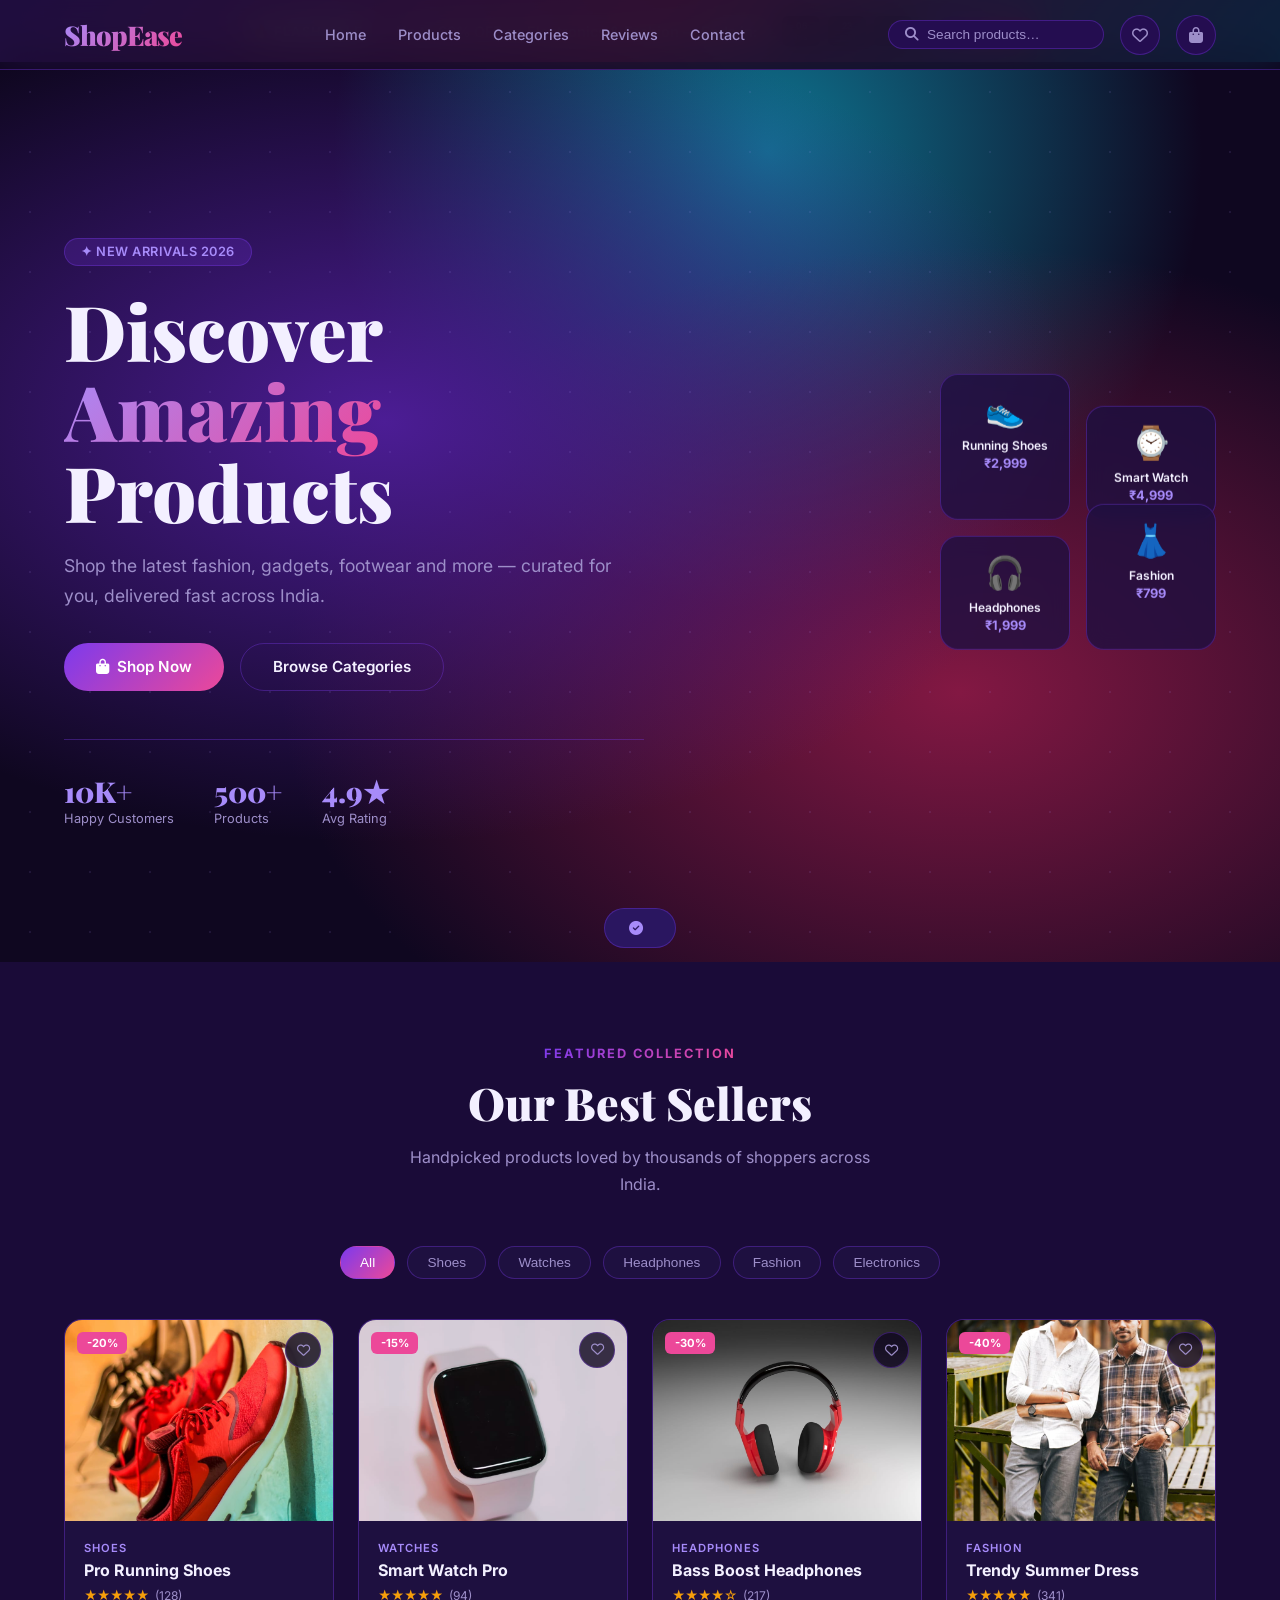
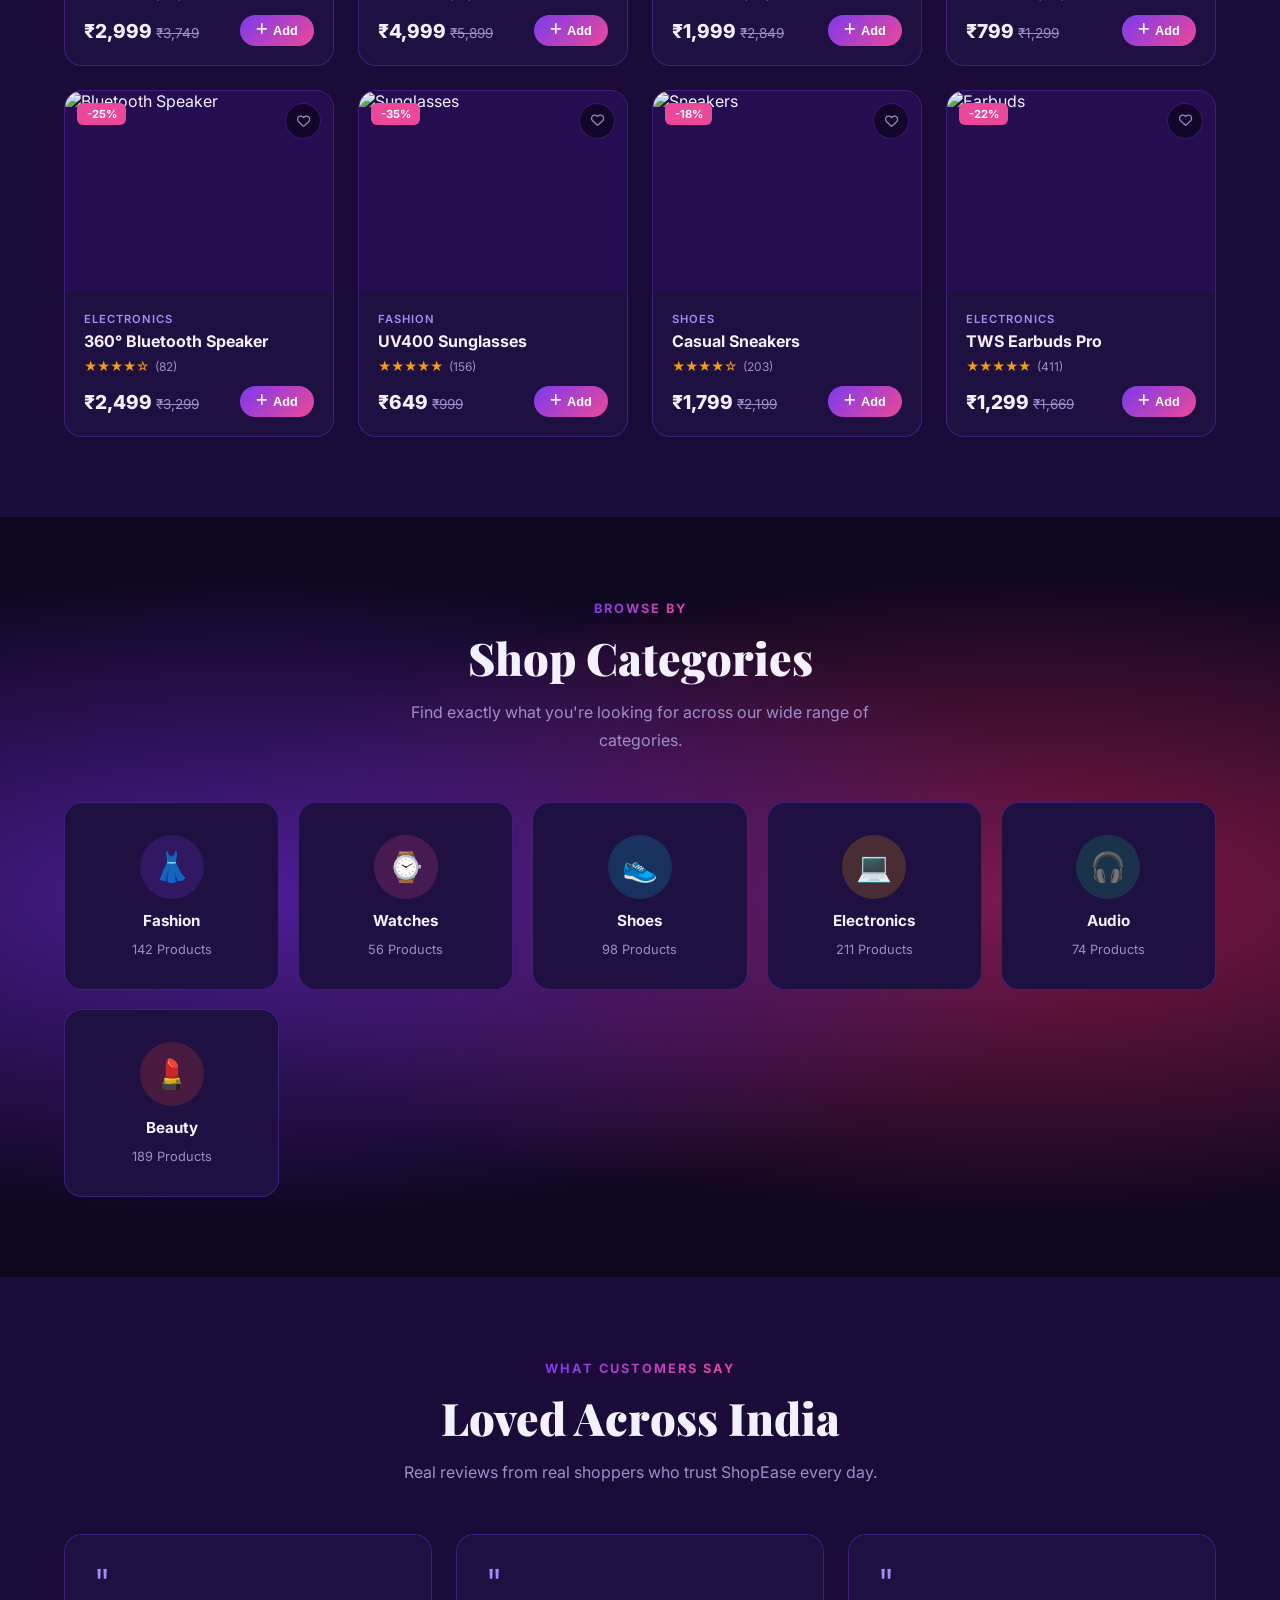
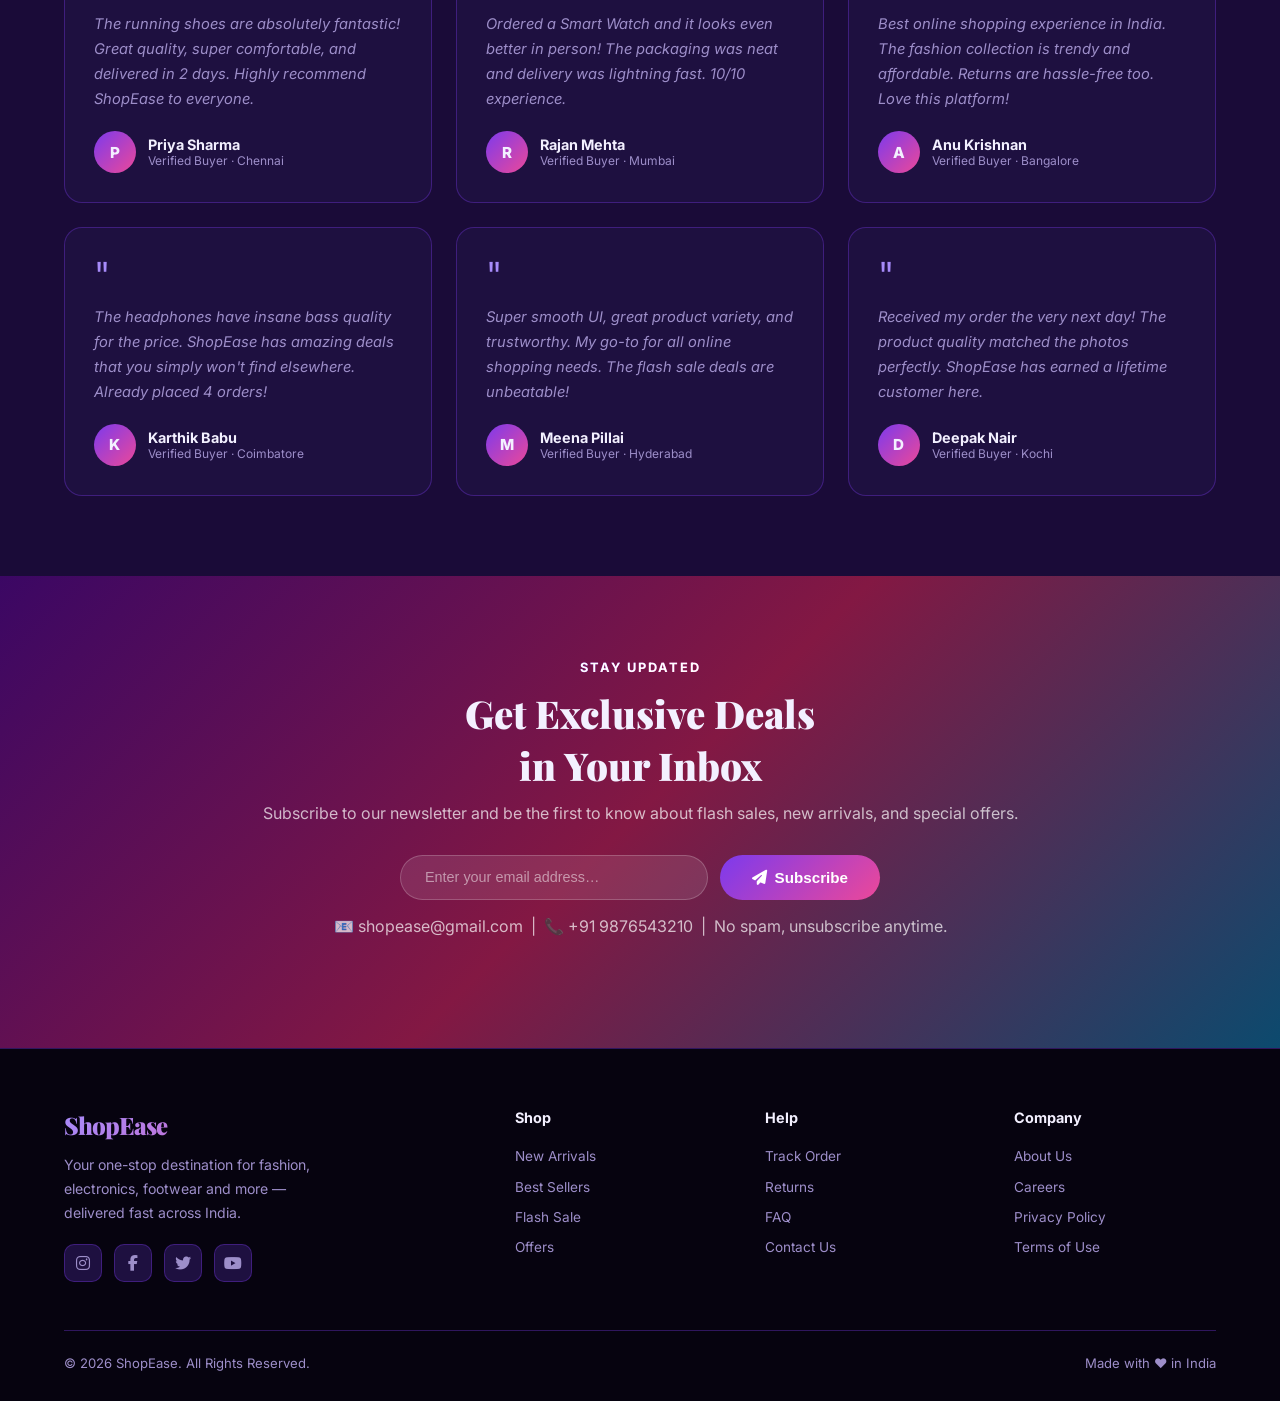
==== Index.html @ a5a7e1d3 "Rename shopease_enhanced.html to Index.html" ====
<!DOCTYPE html>
<html lang="en">
<head>
<meta charset="UTF-8" />
<meta name="viewport" content="width=device-width, initial-scale=1.0" />
<title>ShopEase – Discover Amazing Products</title>
<link href="https://fonts.googleapis.com/css2?family=Playfair+Display:wght@700;900&family=Inter:wght@400;500;600;700&display=swap" rel="stylesheet" />
<link rel="stylesheet" href="https://cdnjs.cloudflare.com/ajax/libs/font-awesome/6.5.0/css/all.min.css" />
<style>
  /* ── TOKENS ──────────────────────────────────────────── */
  :root {
    --violet:   #7C3AED;
    --violet-d: #5B21B6;
    --violet-l: #A78BFA;
    --pink:     #EC4899;
    --pink-l:   #F9A8D4;
    --cyan:     #06B6D4;
    --gold:     #F59E0B;
    --bg:       #0F0720;
    --bg2:      #1A0B38;
    --bg3:      #240D50;
    --card:     #1E1040;
    --card2:    #2A1660;
    --text:     #F3F0FF;
    --muted:    #9D8EC9;
    --border:   rgba(124,58,237,.35);
    --rad:      18px;
    --shadow:   0 8px 40px rgba(124,58,237,.25);
  }
  *, *::before, *::after { box-sizing: border-box; margin: 0; padding: 0; }
  html { scroll-behavior: smooth; }
  body {
    font-family: 'Inter', sans-serif;
    background: var(--bg);
    color: var(--text);
    overflow-x: hidden;
  }

  /* ── SCROLLBAR ───────────────────────────────────────── */
  ::-webkit-scrollbar { width: 6px; }
  ::-webkit-scrollbar-track { background: var(--bg2); }
  ::-webkit-scrollbar-thumb { background: var(--violet); border-radius: 3px; }

  /* ── HEADER / NAV ────────────────────────────────────── */
  header {
    position: fixed; top: 0; width: 100%; z-index: 1000;
    background: rgba(15,7,32,.85);
    backdrop-filter: blur(18px);
    border-bottom: 1px solid var(--border);
    padding: 0 5%;
    display: flex; align-items: center; justify-content: space-between;
    height: 70px;
  }
  .logo {
    font-family: 'Playfair Display', serif;
    font-size: 1.7rem; font-weight: 900;
    background: linear-gradient(135deg, var(--violet-l), var(--pink));
    -webkit-background-clip: text; -webkit-text-fill-color: transparent;
    letter-spacing: -1px;
  }
  nav { display: flex; gap: 2rem; align-items: center; }
  nav a {
    color: var(--muted); text-decoration: none; font-size: .9rem;
    font-weight: 500; transition: color .2s;
  }
  nav a:hover { color: var(--text); }
  .nav-actions { display: flex; gap: 1rem; align-items: center; }
  .search-wrap {
    display: flex; align-items: center; gap: .5rem;
    background: var(--bg3); border: 1px solid var(--border);
    border-radius: 50px; padding: .4rem 1rem;
    transition: border-color .2s;
  }
  .search-wrap:focus-within { border-color: var(--violet); }
  .search-wrap input {
    background: none; border: none; outline: none;
    color: var(--text); font-size: .85rem; width: 160px;
  }
  .search-wrap input::placeholder { color: var(--muted); }
  .search-wrap i { color: var(--muted); font-size: .85rem; }
  .icon-btn {
    position: relative; background: var(--bg3);
    border: 1px solid var(--border); border-radius: 50%;
    width: 40px; height: 40px;
    display: flex; align-items: center; justify-content: center;
    cursor: pointer; color: var(--muted); transition: all .2s;
  }
  .icon-btn:hover { border-color: var(--violet); color: var(--text); }
  .badge {
    position: absolute; top: -4px; right: -4px;
    background: var(--pink); color: #fff; font-size: .65rem;
    font-weight: 700; border-radius: 50%; width: 18px; height: 18px;
    display: flex; align-items: center; justify-content: center;
  }
  .hamburger { display: none; background: none; border: none; cursor: pointer; color: var(--text); font-size: 1.4rem; }
  .mobile-menu {
    display: none; position: fixed; top: 70px; left: 0; right: 0;
    background: var(--bg2); border-bottom: 1px solid var(--border);
    padding: 1.5rem 5%; flex-direction: column; gap: 1rem; z-index: 999;
  }
  .mobile-menu.open { display: flex; }
  .mobile-menu a { color: var(--muted); text-decoration: none; font-size: 1rem; font-weight: 500; }

  /* ── HERO ────────────────────────────────────────────── */
  .hero {
    min-height: 100vh;
    background: radial-gradient(ellipse at 30% 40%, #4C1D95 0%, transparent 55%),
                radial-gradient(ellipse at 75% 70%, #831843 0%, transparent 50%),
                radial-gradient(ellipse at 60% 10%, #0E7490 0%, transparent 40%),
                var(--bg);
    display: flex; align-items: center;
    padding: 100px 5% 60px;
    position: relative; overflow: hidden;
  }
  .hero::before {
    content: '';
    position: absolute; inset: 0;
    background: url("data:image/svg+xml,%3Csvg xmlns='http://www.w3.org/2000/svg' width='60' height='60'%3E%3Ccircle cx='30' cy='30' r='1' fill='rgba(167,139,250,.15)'/%3E%3C/svg%3E");
    pointer-events: none;
  }
  .hero-content { max-width: 580px; z-index: 1; }
  .hero-eyebrow {
    display: inline-flex; align-items: center; gap: .5rem;
    background: rgba(124,58,237,.2); border: 1px solid var(--border);
    border-radius: 50px; padding: .35rem 1rem;
    font-size: .8rem; font-weight: 600; color: var(--violet-l);
    margin-bottom: 1.5rem; letter-spacing: .5px; text-transform: uppercase;
  }
  .hero h1 {
    font-family: 'Playfair Display', serif;
    font-size: clamp(2.8rem, 6vw, 5rem);
    font-weight: 900; line-height: 1.05;
    margin-bottom: 1.2rem;
  }
  .hero h1 span {
    background: linear-gradient(135deg, var(--violet-l), var(--pink));
    -webkit-background-clip: text; -webkit-text-fill-color: transparent;
  }
  .hero p { color: var(--muted); font-size: 1.1rem; line-height: 1.7; margin-bottom: 2rem; }
  .hero-btns { display: flex; gap: 1rem; flex-wrap: wrap; }
  .btn-primary {
    background: linear-gradient(135deg, var(--violet), var(--pink));
    color: #fff; border: none; padding: .85rem 2rem;
    border-radius: 50px; font-size: .95rem; font-weight: 600;
    cursor: pointer; transition: transform .2s, box-shadow .2s;
    text-decoration: none; display: inline-flex; align-items: center; gap: .5rem;
  }
  .btn-primary:hover { transform: translateY(-2px); box-shadow: 0 12px 35px rgba(236,72,153,.4); }
  .btn-outline {
    background: transparent;
    border: 1px solid var(--border); color: var(--text);
    padding: .85rem 2rem; border-radius: 50px;
    font-size: .95rem; font-weight: 600; cursor: pointer;
    transition: border-color .2s, background .2s;
    text-decoration: none;
  }
  .btn-outline:hover { border-color: var(--violet); background: rgba(124,58,237,.1); }
  .hero-stats {
    display: flex; gap: 2.5rem; margin-top: 3rem;
    padding-top: 2rem; border-top: 1px solid var(--border);
  }
  .stat-num {
    font-family: 'Playfair Display', serif;
    font-size: 1.8rem; font-weight: 900; color: var(--violet-l);
  }
  .stat-label { font-size: .8rem; color: var(--muted); margin-top: .1rem; }
  .hero-float {
    position: absolute; right: 5%; top: 50%; transform: translateY(-50%);
    display: grid; grid-template-columns: 1fr 1fr; gap: 1rem;
    z-index: 1;
  }
  .float-card {
    background: rgba(30,16,64,.8); border: 1px solid var(--border);
    border-radius: var(--rad); padding: 1rem; text-align: center;
    backdrop-filter: blur(10px); width: 130px;
    transition: transform .3s;
  }
  .float-card:nth-child(2) { margin-top: 2rem; }
  .float-card:nth-child(4) { margin-top: -2rem; }
  .float-card:hover { transform: translateY(-6px); }
  .float-card .emoji { font-size: 2rem; margin-bottom: .5rem; }
  .float-card .fc-name { font-size: .75rem; font-weight: 600; }
  .float-card .fc-price { font-size: .8rem; color: var(--violet-l); font-weight: 700; margin-top: .2rem; }

  /* ── OFFER BANNER ────────────────────────────────────── */
  .offer-banner {
    background: linear-gradient(135deg, #7C3AED, #EC4899, #06B6D4);
    padding: 1rem 5%;
    display: flex; align-items: center; justify-content: center; gap: 1.5rem;
    flex-wrap: wrap; text-align: center;
  }
  .offer-banner p { font-size: .9rem; font-weight: 600; }
  .offer-tag {
    background: rgba(255,255,255,.2); border-radius: 6px;
    padding: .2rem .6rem; font-size: .8rem; font-weight: 700;
    letter-spacing: 1px;
  }
  .countdown { display: flex; gap: .5rem; }
  .cd-box {
    background: rgba(0,0,0,.3); border-radius: 6px;
    padding: .25rem .5rem; font-size: .85rem; font-weight: 700;
    min-width: 38px; text-align: center;
  }
  .cd-box span { display: block; font-size: .55rem; color: rgba(255,255,255,.7); font-weight: 400; }

  /* ── SECTION WRAPPER ─────────────────────────────────── */
  section { padding: 80px 5%; }
  .section-head { text-align: center; margin-bottom: 3rem; }
  .section-eyebrow {
    display: inline-block;
    background: linear-gradient(135deg, var(--violet), var(--pink));
    -webkit-background-clip: text; -webkit-text-fill-color: transparent;
    font-size: .8rem; font-weight: 700; letter-spacing: 2px;
    text-transform: uppercase; margin-bottom: .75rem;
  }
  .section-head h2 {
    font-family: 'Playfair Display', serif;
    font-size: clamp(1.8rem, 3.5vw, 2.8rem); font-weight: 900;
    margin-bottom: .75rem;
  }
  .section-head p { color: var(--muted); max-width: 480px; margin: 0 auto; line-height: 1.7; }

  /* ── FILTERS ─────────────────────────────────────────── */
  .filters {
    display: flex; gap: .75rem; flex-wrap: wrap;
    justify-content: center; margin-bottom: 2.5rem;
  }
  .filter-btn {
    background: var(--card); border: 1px solid var(--border);
    color: var(--muted); border-radius: 50px; padding: .5rem 1.2rem;
    font-size: .85rem; font-weight: 500; cursor: pointer; transition: all .2s;
  }
  .filter-btn.active, .filter-btn:hover {
    background: linear-gradient(135deg, var(--violet), var(--pink));
    border-color: transparent; color: #fff;
  }

  /* ── PRODUCT GRID ────────────────────────────────────── */
  .products-section { background: var(--bg2); }
  .product-grid {
    display: grid;
    grid-template-columns: repeat(auto-fill, minmax(260px, 1fr));
    gap: 1.5rem;
  }
  .product-card {
    background: var(--card); border: 1px solid var(--border);
    border-radius: var(--rad); overflow: hidden;
    transition: transform .3s, box-shadow .3s;
    position: relative;
  }
  .product-card:hover { transform: translateY(-8px); box-shadow: var(--shadow); }
  .product-card.hidden { display: none; }
  .product-img {
    position: relative; overflow: hidden;
    aspect-ratio: 4/3; background: var(--bg3);
  }
  .product-img img {
    width: 100%; height: 100%; object-fit: cover;
    transition: transform .4s;
  }
  .product-card:hover .product-img img { transform: scale(1.08); }
  .discount-badge {
    position: absolute; top: 12px; left: 12px;
    background: var(--pink); color: #fff; font-size: .7rem;
    font-weight: 700; border-radius: 6px; padding: .25rem .6rem;
  }
  .wishlist-btn {
    position: absolute; top: 12px; right: 12px;
    background: rgba(15,7,32,.8); border: 1px solid var(--border);
    border-radius: 50%; width: 36px; height: 36px;
    display: flex; align-items: center; justify-content: center;
    cursor: pointer; transition: all .2s; color: var(--muted);
    backdrop-filter: blur(6px);
  }
  .wishlist-btn:hover, .wishlist-btn.active { color: var(--pink); border-color: var(--pink); }
  .wishlist-btn.active i { font-weight: 900; }
  .product-body { padding: 1.2rem; }
  .product-cat { font-size: .7rem; color: var(--violet-l); font-weight: 600; text-transform: uppercase; letter-spacing: 1px; }
  .product-name { font-size: 1rem; font-weight: 700; margin: .35rem 0 .5rem; }
  .product-rating { display: flex; align-items: center; gap: .35rem; margin-bottom: .75rem; }
  .stars { color: var(--gold); font-size: .8rem; }
  .rating-count { color: var(--muted); font-size: .75rem; }
  .product-price {
    display: flex; align-items: center; gap: .75rem;
    justify-content: space-between;
  }
  .price-main { font-size: 1.2rem; font-weight: 800; color: var(--text); }
  .price-old { font-size: .85rem; color: var(--muted); text-decoration: line-through; }
  .add-cart-btn {
    background: linear-gradient(135deg, var(--violet), var(--pink));
    border: none; color: #fff; border-radius: 50px;
    padding: .5rem 1rem; font-size: .8rem; font-weight: 600;
    cursor: pointer; transition: opacity .2s, transform .2s;
    display: flex; align-items: center; gap: .4rem;
  }
  .add-cart-btn:hover { opacity: .9; transform: scale(1.04); }

  /* ── CATEGORIES ──────────────────────────────────────── */
  .categories-section {
    background: radial-gradient(ellipse at 20% 50%, #4C1D95 0%, transparent 60%),
                radial-gradient(ellipse at 80% 50%, #831843 0%, transparent 60%), var(--bg);
  }
  .category-grid {
    display: grid; grid-template-columns: repeat(auto-fill, minmax(200px, 1fr)); gap: 1.2rem;
  }
  .cat-card {
    background: var(--card); border: 1px solid var(--border);
    border-radius: var(--rad); padding: 2rem 1.5rem;
    text-align: center; cursor: pointer;
    transition: transform .3s, border-color .3s, background .3s;
    display: flex; flex-direction: column; align-items: center; gap: .75rem;
  }
  .cat-card:hover {
    transform: translateY(-6px); border-color: var(--violet);
    background: var(--card2);
  }
  .cat-icon {
    width: 64px; height: 64px; border-radius: 50%;
    display: flex; align-items: center; justify-content: center;
    font-size: 1.8rem;
  }
  .cat-card:nth-child(1) .cat-icon { background: rgba(124,58,237,.2); }
  .cat-card:nth-child(2) .cat-icon { background: rgba(236,72,153,.2); }
  .cat-card:nth-child(3) .cat-icon { background: rgba(6,182,212,.2); }
  .cat-card:nth-child(4) .cat-icon { background: rgba(245,158,11,.2); }
  .cat-card:nth-child(5) .cat-icon { background: rgba(16,185,129,.2); }
  .cat-card:nth-child(6) .cat-icon { background: rgba(239,68,68,.2); }
  .cat-name { font-size: .95rem; font-weight: 700; }
  .cat-count { font-size: .8rem; color: var(--muted); }

  /* ── TESTIMONIALS ────────────────────────────────────── */
  .testimonials-section { background: var(--bg2); }
  .testimonial-grid {
    display: grid; grid-template-columns: repeat(auto-fill, minmax(280px, 1fr)); gap: 1.5rem;
  }
  .testimonial-card {
    background: var(--card); border: 1px solid var(--border);
    border-radius: var(--rad); padding: 1.8rem;
    transition: transform .3s, box-shadow .3s;
  }
  .testimonial-card:hover { transform: translateY(-5px); box-shadow: var(--shadow); }
  .t-quote { color: var(--violet-l); font-size: 2.5rem; line-height: 1; margin-bottom: .5rem; }
  .t-text { color: var(--muted); font-size: .92rem; line-height: 1.7; margin-bottom: 1.2rem; font-style: italic; }
  .t-author { display: flex; align-items: center; gap: .75rem; }
  .t-avatar {
    width: 42px; height: 42px; border-radius: 50%;
    background: linear-gradient(135deg, var(--violet), var(--pink));
    display: flex; align-items: center; justify-content: center;
    font-weight: 800; font-size: .95rem;
  }
  .t-name { font-size: .9rem; font-weight: 700; }
  .t-role { font-size: .75rem; color: var(--muted); }

  /* ── NEWSLETTER ──────────────────────────────────────── */
  .newsletter-section {
    background: linear-gradient(135deg, #3B0764, #831843, #0C4A6E);
    text-align: center;
  }
  .newsletter-section h2 {
    font-family: 'Playfair Display', serif;
    font-size: clamp(1.8rem, 3vw, 2.6rem); font-weight: 900; margin-bottom: .75rem;
  }
  .newsletter-section p { color: rgba(255,255,255,.7); margin-bottom: 2rem; font-size: 1rem; }
  .newsletter-form {
    display: flex; gap: .75rem; max-width: 480px; margin: 0 auto; flex-wrap: wrap; justify-content: center;
  }
  .newsletter-form input {
    flex: 1; min-width: 220px;
    background: rgba(255,255,255,.1); border: 1px solid rgba(255,255,255,.2);
    border-radius: 50px; padding: .85rem 1.5rem;
    color: #fff; font-size: .9rem; outline: none;
    transition: border-color .2s;
  }
  .newsletter-form input::placeholder { color: rgba(255,255,255,.5); }
  .newsletter-form input:focus { border-color: rgba(255,255,255,.6); }
  .newsletter-note { color: rgba(255,255,255,.4); font-size: .78rem; margin-top: 1rem; }

  /* ── CART DRAWER ─────────────────────────────────────── */
  .cart-overlay {
    position: fixed; inset: 0; background: rgba(0,0,0,.6);
    z-index: 1500; opacity: 0; pointer-events: none; transition: opacity .3s;
    backdrop-filter: blur(4px);
  }
  .cart-overlay.open { opacity: 1; pointer-events: all; }
  .cart-drawer {
    position: fixed; top: 0; right: -440px; width: 420px; max-width: 100vw;
    height: 100vh; background: var(--bg2); border-left: 1px solid var(--border);
    z-index: 1600; transition: right .35s cubic-bezier(.4,0,.2,1);
    display: flex; flex-direction: column;
  }
  .cart-drawer.open { right: 0; }
  .cart-header {
    padding: 1.5rem; border-bottom: 1px solid var(--border);
    display: flex; align-items: center; justify-content: space-between;
  }
  .cart-header h3 { font-family: 'Playfair Display', serif; font-size: 1.3rem; }
  .close-cart { background: none; border: none; color: var(--muted); font-size: 1.3rem; cursor: pointer; }
  .close-cart:hover { color: var(--text); }
  .cart-items { flex: 1; overflow-y: auto; padding: 1rem 1.5rem; }
  .cart-empty { text-align: center; padding: 3rem 0; color: var(--muted); }
  .cart-empty i { font-size: 3rem; margin-bottom: 1rem; display: block; }
  .cart-item {
    display: flex; gap: 1rem; padding: 1rem 0;
    border-bottom: 1px solid var(--border);
  }
  .ci-img { width: 70px; height: 70px; border-radius: 10px; object-fit: cover; background: var(--bg3); }
  .ci-info { flex: 1; }
  .ci-name { font-size: .9rem; font-weight: 600; margin-bottom: .25rem; }
  .ci-price { color: var(--violet-l); font-weight: 700; font-size: .95rem; }
  .ci-qty {
    display: flex; align-items: center; gap: .5rem; margin-top: .5rem;
  }
  .qty-btn {
    width: 26px; height: 26px; border-radius: 6px;
    background: var(--card2); border: 1px solid var(--border);
    color: var(--text); cursor: pointer; font-size: .9rem;
    display: flex; align-items: center; justify-content: center;
  }
  .qty-btn:hover { border-color: var(--violet); }
  .qty-val { font-size: .9rem; font-weight: 600; min-width: 1.5rem; text-align: center; }
  .ci-remove { background: none; border: none; color: var(--muted); cursor: pointer; font-size: .9rem; }
  .ci-remove:hover { color: #EF4444; }
  .cart-footer { padding: 1.5rem; border-top: 1px solid var(--border); }
  .cart-total {
    display: flex; justify-content: space-between;
    font-size: 1rem; font-weight: 700; margin-bottom: 1rem;
  }
  .checkout-btn {
    width: 100%;
    background: linear-gradient(135deg, var(--violet), var(--pink));
    border: none; color: #fff; border-radius: 50px;
    padding: 1rem; font-size: 1rem; font-weight: 700;
    cursor: pointer; transition: opacity .2s;
  }
  .checkout-btn:hover { opacity: .9; }

  /* ── WISHLIST DRAWER ─────────────────────────────────── */
  .wishlist-drawer {
    position: fixed; top: 0; left: -440px; width: 420px; max-width: 100vw;
    height: 100vh; background: var(--bg2); border-right: 1px solid var(--border);
    z-index: 1600; transition: left .35s cubic-bezier(.4,0,.2,1);
    display: flex; flex-direction: column;
  }
  .wishlist-drawer.open { left: 0; }

  /* ── TOAST ───────────────────────────────────────────── */
  #toast {
    position: fixed; bottom: 2rem; left: 50%; transform: translateX(-50%) translateY(80px);
    background: var(--card2); border: 1px solid var(--border);
    border-radius: 50px; padding: .75rem 1.5rem;
    font-size: .88rem; font-weight: 600; z-index: 9999;
    transition: transform .3s; display: flex; align-items: center; gap: .5rem;
    backdrop-filter: blur(12px); white-space: nowrap;
  }
  #toast.show { transform: translateX(-50%) translateY(0); }
  #toast i { color: var(--violet-l); }

  /* ── FOOTER ──────────────────────────────────────────── */
  footer {
    background: #06030F; border-top: 1px solid var(--border);
    padding: 60px 5% 30px;
  }
  .footer-grid {
    display: grid; grid-template-columns: 2fr 1fr 1fr 1fr;
    gap: 3rem; margin-bottom: 3rem;
  }
  .footer-brand .logo { font-size: 1.5rem; }
  .footer-brand p { color: var(--muted); font-size: .88rem; line-height: 1.7; margin-top: .75rem; max-width: 280px; }
  .footer-socials { display: flex; gap: .75rem; margin-top: 1.2rem; }
  .social-btn {
    width: 38px; height: 38px; border-radius: 10px;
    background: var(--card); border: 1px solid var(--border);
    display: flex; align-items: center; justify-content: center;
    color: var(--muted); cursor: pointer; transition: all .2s;
    text-decoration: none;
  }
  .social-btn:hover { border-color: var(--violet); color: var(--violet-l); }
  .footer-col h4 { font-size: .9rem; font-weight: 700; margin-bottom: 1.2rem; }
  .footer-col ul { list-style: none; display: flex; flex-direction: column; gap: .65rem; }
  .footer-col ul li a { color: var(--muted); text-decoration: none; font-size: .85rem; transition: color .2s; }
  .footer-col ul li a:hover { color: var(--text); }
  .footer-bottom {
    border-top: 1px solid var(--border); padding-top: 1.5rem;
    display: flex; align-items: center; justify-content: space-between;
    flex-wrap: wrap; gap: 1rem;
  }
  .footer-bottom p { color: var(--muted); font-size: .82rem; }

  /* ── BACK TO TOP ─────────────────────────────────────── */
  #back-top {
    position: fixed; bottom: 2rem; right: 2rem;
    width: 44px; height: 44px; border-radius: 50%;
    background: linear-gradient(135deg, var(--violet), var(--pink));
    border: none; color: #fff; cursor: pointer;
    display: flex; align-items: center; justify-content: center;
    opacity: 0; pointer-events: none; transition: opacity .3s, transform .2s;
    z-index: 800; font-size: 1rem;
  }
  #back-top.visible { opacity: 1; pointer-events: all; }
  #back-top:hover { transform: translateY(-3px); }

  /* ── RESPONSIVE ──────────────────────────────────────── */
  @media (max-width: 900px) {
    nav { display: none; }
    .search-wrap { display: none; }
    .hamburger { display: block; }
    .hero-float { display: none; }
    .footer-grid { grid-template-columns: 1fr 1fr; }
  }
  @media (max-width: 600px) {
    section { padding: 60px 4%; }
    .hero { padding: 100px 4% 50px; }
    .footer-grid { grid-template-columns: 1fr; gap: 2rem; }
    .hero-stats { flex-wrap: wrap; gap: 1.5rem; }
  }
</style>
</head>
<body>

<!-- ── HEADER ───────────────────────────────────────── -->
<header>
  <div class="logo">ShopEase</div>
  <nav>
    <a href="#home">Home</a>
    <a href="#products">Products</a>
    <a href="#categories">Categories</a>
    <a href="#testimonials">Reviews</a>
    <a href="#contact">Contact</a>
  </nav>
  <div class="nav-actions">
    <div class="search-wrap">
      <i class="fa fa-search"></i>
      <input type="text" id="searchInput" placeholder="Search products…" oninput="filterProducts()" />
    </div>
    <div class="icon-btn" onclick="toggleWishlist()" title="Wishlist">
      <i class="fa-regular fa-heart"></i>
      <span class="badge" id="wishlistBadge" style="display:none">0</span>
    </div>
    <div class="icon-btn" onclick="toggleCart()" title="Cart">
      <i class="fa fa-bag-shopping"></i>
      <span class="badge" id="cartBadge" style="display:none">0</span>
    </div>
    <button class="hamburger" onclick="toggleMobile()"><i class="fa fa-bars"></i></button>
  </div>
</header>

<!-- mobile nav -->
<div class="mobile-menu" id="mobileMenu">
  <a href="#home" onclick="closeMobile()">Home</a>
  <a href="#products" onclick="closeMobile()">Products</a>
  <a href="#categories" onclick="closeMobile()">Categories</a>
  <a href="#testimonials" onclick="closeMobile()">Reviews</a>
  <a href="#contact" onclick="closeMobile()">Contact</a>
</div>

<!-- ── OFFER BANNER ─────────────────────────────────── -->
<div class="offer-banner">
  <span class="offer-tag">🔥 FLASH SALE</span>
  <p>Up to 60% OFF on Electronics &amp; Fashion — Ends in:</p>
  <div class="countdown">
    <div class="cd-box"><span id="cd-h">00</span><span>hrs</span></div>
    <div class="cd-box"><span id="cd-m">00</span><span>min</span></div>
    <div class="cd-box"><span id="cd-s">00</span><span>sec</span></div>
  </div>
  <button class="btn-primary" style="padding:.4rem 1.2rem;font-size:.8rem;" onclick="document.getElementById('products').scrollIntoView({behavior:'smooth'})">Shop Now</button>
</div>

<!-- ── HERO ─────────────────────────────────────────── -->
<section class="hero" id="home">
  <div class="hero-content">
    <div class="hero-eyebrow">✦ New Arrivals 2026</div>
    <h1>Discover <span>Amazing</span> Products</h1>
    <p>Shop the latest fashion, gadgets, footwear and more — curated for you, delivered fast across India.</p>
    <div class="hero-btns">
      <a href="#products" class="btn-primary"><i class="fa fa-bag-shopping"></i> Shop Now</a>
      <a href="#categories" class="btn-outline">Browse Categories</a>
    </div>
    <div class="hero-stats">
      <div><div class="stat-num">10K+</div><div class="stat-label">Happy Customers</div></div>
      <div><div class="stat-num">500+</div><div class="stat-label">Products</div></div>
      <div><div class="stat-num">4.9★</div><div class="stat-label">Avg Rating</div></div>
    </div>
  </div>
  <div class="hero-float">
    <div class="float-card"><div class="emoji">👟</div><div class="fc-name">Running Shoes</div><div class="fc-price">₹2,999</div></div>
    <div class="float-card"><div class="emoji">⌚</div><div class="fc-name">Smart Watch</div><div class="fc-price">₹4,999</div></div>
    <div class="float-card"><div class="emoji">🎧</div><div class="fc-name">Headphones</div><div class="fc-price">₹1,999</div></div>
    <div class="float-card"><div class="emoji">👗</div><div class="fc-name">Fashion</div><div class="fc-price">₹799</div></div>
  </div>
</section>

<!-- ── PRODUCTS ──────────────────────────────────────── -->
<section class="products-section" id="products">
  <div class="section-head">
    <div class="section-eyebrow">Featured Collection</div>
    <h2>Our Best Sellers</h2>
    <p>Handpicked products loved by thousands of shoppers across India.</p>
  </div>
  <!-- filters -->
  <div class="filters">
    <button class="filter-btn active" onclick="setFilter('all',this)">All</button>
    <button class="filter-btn" onclick="setFilter('shoes',this)">Shoes</button>
    <button class="filter-btn" onclick="setFilter('watches',this)">Watches</button>
    <button class="filter-btn" onclick="setFilter('headphones',this)">Headphones</button>
    <button class="filter-btn" onclick="setFilter('fashion',this)">Fashion</button>
    <button class="filter-btn" onclick="setFilter('electronics',this)">Electronics</button>
  </div>
  <!-- grid -->
  <div class="product-grid" id="productGrid">

    <div class="product-card" data-cat="shoes" data-name="running shoes sport">
      <div class="product-img">
        <img src="https://saranyashankar012-ai.github.io/ecommerce-saranya/WhatsApp%20Image%202026-06-12%20at%207.20.44%20PM.jpeg" alt="Running Shoes" onerror="this.src='https://placehold.co/400x300/1E1040/A78BFA?text=Running+Shoes'" />
        <span class="discount-badge">-20%</span>
        <button class="wishlist-btn" onclick="toggleWishlistItem(this,'Running Shoes','₹2,999','shoes')"><i class="fa-regular fa-heart"></i></button>
      </div>
      <div class="product-body">
        <div class="product-cat">Shoes</div>
        <div class="product-name">Pro Running Shoes</div>
        <div class="product-rating"><span class="stars">★★★★★</span><span class="rating-count">(128)</span></div>
        <div class="product-price">
          <div><span class="price-main">₹2,999</span> <span class="price-old">₹3,749</span></div>
          <button class="add-cart-btn" onclick="addToCart('Running Shoes','₹2,999','https://saranyashankar012-ai.github.io/ecommerce-saranya/WhatsApp%20Image%202026-06-12%20at%207.20.44%20PM.jpeg')"><i class="fa fa-plus"></i> Add</button>
        </div>
      </div>
    </div>

    <div class="product-card" data-cat="watches" data-name="smart watch digital">
      <div class="product-img">
        <img src="https://saranyashankar012-ai.github.io/ecommerce-saranya/WhatsApp%20Image%202026-06-12%20.jpeg" alt="Smart Watch" onerror="this.src='https://placehold.co/400x300/1E1040/A78BFA?text=Smart+Watch'" />
        <span class="discount-badge">-15%</span>
        <button class="wishlist-btn" onclick="toggleWishlistItem(this,'Smart Watch','₹4,999','watches')"><i class="fa-regular fa-heart"></i></button>
      </div>
      <div class="product-body">
        <div class="product-cat">Watches</div>
        <div class="product-name">Smart Watch Pro</div>
        <div class="product-rating"><span class="stars">★★★★★</span><span class="rating-count">(94)</span></div>
        <div class="product-price">
          <div><span class="price-main">₹4,999</span> <span class="price-old">₹5,899</span></div>
          <button class="add-cart-btn" onclick="addToCart('Smart Watch','₹4,999','https://saranyashankar012-ai.github.io/ecommerce-saranya/WhatsApp%20Image%202026-06-12%20.jpeg')"><i class="fa fa-plus"></i> Add</button>
        </div>
      </div>
    </div>

    <div class="product-card" data-cat="headphones" data-name="headphones audio music">
      <div class="product-img">
        <img src="https://saranyashankar012-ai.github.io/ecommerce-saranya/WhatsApp%20Image%202026-06-12%20at%207.20.45%20PM%201.jpeg" alt="Headphones" onerror="this.src='https://placehold.co/400x300/1E1040/A78BFA?text=Headphones'" />
        <span class="discount-badge">-30%</span>
        <button class="wishlist-btn" onclick="toggleWishlistItem(this,'Headphones','₹1,999','headphones')"><i class="fa-regular fa-heart"></i></button>
      </div>
      <div class="product-body">
        <div class="product-cat">Headphones</div>
        <div class="product-name">Bass Boost Headphones</div>
        <div class="product-rating"><span class="stars">★★★★☆</span><span class="rating-count">(217)</span></div>
        <div class="product-price">
          <div><span class="price-main">₹1,999</span> <span class="price-old">₹2,849</span></div>
          <button class="add-cart-btn" onclick="addToCart('Headphones','₹1,999','https://saranyashankar012-ai.github.io/ecommerce-saranya/WhatsApp%20Image%202026-06-12%20at%207.20.45%20PM%201.jpeg')"><i class="fa fa-plus"></i> Add</button>
        </div>
      </div>
    </div>

    <div class="product-card" data-cat="fashion" data-name="fashion dress clothes">
      <div class="product-img">
        <img src="https://saranyashankar012-ai.github.io/ecommerce-saranya/WhatsApp%20Image%202026-06-12%20at%207.20.44%20.jpeg" alt="Fashion" onerror="this.src='https://placehold.co/400x300/1E1040/A78BFA?text=Fashion'" />
        <span class="discount-badge">-40%</span>
        <button class="wishlist-btn" onclick="toggleWishlistItem(this,'Fashion Dress','₹799','fashion')"><i class="fa-regular fa-heart"></i></button>
      </div>
      <div class="product-body">
        <div class="product-cat">Fashion</div>
        <div class="product-name">Trendy Summer Dress</div>
        <div class="product-rating"><span class="stars">★★★★★</span><span class="rating-count">(341)</span></div>
        <div class="product-price">
          <div><span class="price-main">₹799</span> <span class="price-old">₹1,299</span></div>
          <button class="add-cart-btn" onclick="addToCart('Fashion Dress','₹799','https://saranyashankar012-ai.github.io/ecommerce-saranya/WhatsApp%20Image%202026-06-12%20at%207.20.44%20.jpeg')"><i class="fa fa-plus"></i> Add</button>
        </div>
      </div>
    </div>

    <div class="product-card" data-cat="electronics" data-name="bluetooth speaker wireless">
      <div class="product-img">
        <img src="https://placehold.co/400x300/1E1040/06B6D4?text=🔊+Speaker" alt="Bluetooth Speaker" />
        <span class="discount-badge">-25%</span>
        <button class="wishlist-btn" onclick="toggleWishlistItem(this,'Bluetooth Speaker','₹2,499','electronics')"><i class="fa-regular fa-heart"></i></button>
      </div>
      <div class="product-body">
        <div class="product-cat">Electronics</div>
        <div class="product-name">360° Bluetooth Speaker</div>
        <div class="product-rating"><span class="stars">★★★★☆</span><span class="rating-count">(82)</span></div>
        <div class="product-price">
          <div><span class="price-main">₹2,499</span> <span class="price-old">₹3,299</span></div>
          <button class="add-cart-btn" onclick="addToCart('Bluetooth Speaker','₹2,499','')"><i class="fa fa-plus"></i> Add</button>
        </div>
      </div>
    </div>

    <div class="product-card" data-cat="fashion" data-name="sunglasses fashion accessory">
      <div class="product-img">
        <img src="https://placehold.co/400x300/1E1040/EC4899?text=🕶️+Sunglasses" alt="Sunglasses" />
        <span class="discount-badge">-35%</span>
        <button class="wishlist-btn" onclick="toggleWishlistItem(this,'Sunglasses','₹649','fashion')"><i class="fa-regular fa-heart"></i></button>
      </div>
      <div class="product-body">
        <div class="product-cat">Fashion</div>
        <div class="product-name">UV400 Sunglasses</div>
        <div class="product-rating"><span class="stars">★★★★★</span><span class="rating-count">(156)</span></div>
        <div class="product-price">
          <div><span class="price-main">₹649</span> <span class="price-old">₹999</span></div>
          <button class="add-cart-btn" onclick="addToCart('Sunglasses','₹649','')"><i class="fa fa-plus"></i> Add</button>
        </div>
      </div>
    </div>

    <div class="product-card" data-cat="shoes" data-name="sneakers casual sport">
      <div class="product-img">
        <img src="https://placehold.co/400x300/1E1040/7C3AED?text=👟+Sneakers" alt="Sneakers" />
        <span class="discount-badge">-18%</span>
        <button class="wishlist-btn" onclick="toggleWishlistItem(this,'Casual Sneakers','₹1,799','shoes')"><i class="fa-regular fa-heart"></i></button>
      </div>
      <div class="product-body">
        <div class="product-cat">Shoes</div>
        <div class="product-name">Casual Sneakers</div>
        <div class="product-rating"><span class="stars">★★★★☆</span><span class="rating-count">(203)</span></div>
        <div class="product-price">
          <div><span class="price-main">₹1,799</span> <span class="price-old">₹2,199</span></div>
          <button class="add-cart-btn" onclick="addToCart('Casual Sneakers','₹1,799','')"><i class="fa fa-plus"></i> Add</button>
        </div>
      </div>
    </div>

    <div class="product-card" data-cat="electronics" data-name="earbuds wireless tws">
      <div class="product-img">
        <img src="https://placehold.co/400x300/1E1040/F59E0B?text=🎵+Earbuds" alt="Earbuds" />
        <span class="discount-badge">-22%</span>
        <button class="wishlist-btn" onclick="toggleWishlistItem(this,'TWS Earbuds','₹1,299','electronics')"><i class="fa-regular fa-heart"></i></button>
      </div>
      <div class="product-body">
        <div class="product-cat">Electronics</div>
        <div class="product-name">TWS Earbuds Pro</div>
        <div class="product-rating"><span class="stars">★★★★★</span><span class="rating-count">(411)</span></div>
        <div class="product-price">
          <div><span class="price-main">₹1,299</span> <span class="price-old">₹1,669</span></div>
          <button class="add-cart-btn" onclick="addToCart('TWS Earbuds','₹1,299','')"><i class="fa fa-plus"></i> Add</button>
        </div>
      </div>
    </div>

  </div>
</section>

<!-- ── CATEGORIES ────────────────────────────────────── -->
<section class="categories-section" id="categories">
  <div class="section-head">
    <div class="section-eyebrow">Browse By</div>
    <h2>Shop Categories</h2>
    <p>Find exactly what you're looking for across our wide range of categories.</p>
  </div>
  <div class="category-grid">
    <div class="cat-card" onclick="setFilter('fashion',null)">
      <div class="cat-icon">👗</div>
      <div class="cat-name">Fashion</div>
      <div class="cat-count">142 Products</div>
    </div>
    <div class="cat-card" onclick="setFilter('watches',null)">
      <div class="cat-icon">⌚</div>
      <div class="cat-name">Watches</div>
      <div class="cat-count">56 Products</div>
    </div>
    <div class="cat-card" onclick="setFilter('shoes',null)">
      <div class="cat-icon">👟</div>
      <div class="cat-name">Shoes</div>
      <div class="cat-count">98 Products</div>
    </div>
    <div class="cat-card" onclick="setFilter('electronics',null)">
      <div class="cat-icon">💻</div>
      <div class="cat-name">Electronics</div>
      <div class="cat-count">211 Products</div>
    </div>
    <div class="cat-card" onclick="setFilter('headphones',null)">
      <div class="cat-icon">🎧</div>
      <div class="cat-name">Audio</div>
      <div class="cat-count">74 Products</div>
    </div>
    <div class="cat-card">
      <div class="cat-icon">💄</div>
      <div class="cat-name">Beauty</div>
      <div class="cat-count">189 Products</div>
    </div>
  </div>
</section>

<!-- ── TESTIMONIALS ──────────────────────────────────── -->
<section class="testimonials-section" id="testimonials">
  <div class="section-head">
    <div class="section-eyebrow">What Customers Say</div>
    <h2>Loved Across India</h2>
    <p>Real reviews from real shoppers who trust ShopEase every day.</p>
  </div>
  <div class="testimonial-grid">
    <div class="testimonial-card">
      <div class="t-quote">"</div>
      <div class="t-text">The running shoes are absolutely fantastic! Great quality, super comfortable, and delivered in 2 days. Highly recommend ShopEase to everyone.</div>
      <div class="t-author">
        <div class="t-avatar">P</div>
        <div><div class="t-name">Priya Sharma</div><div class="t-role">Verified Buyer · Chennai</div></div>
      </div>
    </div>
    <div class="testimonial-card">
      <div class="t-quote">"</div>
      <div class="t-text">Ordered a Smart Watch and it looks even better in person! The packaging was neat and delivery was lightning fast. 10/10 experience.</div>
      <div class="t-author">
        <div class="t-avatar">R</div>
        <div><div class="t-name">Rajan Mehta</div><div class="t-role">Verified Buyer · Mumbai</div></div>
      </div>
    </div>
    <div class="testimonial-card">
      <div class="t-quote">"</div>
      <div class="t-text">Best online shopping experience in India. The fashion collection is trendy and affordable. Returns are hassle-free too. Love this platform!</div>
      <div class="t-author">
        <div class="t-avatar">A</div>
        <div><div class="t-name">Anu Krishnan</div><div class="t-role">Verified Buyer · Bangalore</div></div>
      </div>
    </div>
    <div class="testimonial-card">
      <div class="t-quote">"</div>
      <div class="t-text">The headphones have insane bass quality for the price. ShopEase has amazing deals that you simply won't find elsewhere. Already placed 4 orders!</div>
      <div class="t-author">
        <div class="t-avatar">K</div>
        <div><div class="t-name">Karthik Babu</div><div class="t-role">Verified Buyer · Coimbatore</div></div>
      </div>
    </div>
    <div class="testimonial-card">
      <div class="t-quote">"</div>
      <div class="t-text">Super smooth UI, great product variety, and trustworthy. My go-to for all online shopping needs. The flash sale deals are unbeatable!</div>
      <div class="t-author">
        <div class="t-avatar">M</div>
        <div><div class="t-name">Meena Pillai</div><div class="t-role">Verified Buyer · Hyderabad</div></div>
      </div>
    </div>
    <div class="testimonial-card">
      <div class="t-quote">"</div>
      <div class="t-text">Received my order the very next day! The product quality matched the photos perfectly. ShopEase has earned a lifetime customer here.</div>
      <div class="t-author">
        <div class="t-avatar">D</div>
        <div><div class="t-name">Deepak Nair</div><div class="t-role">Verified Buyer · Kochi</div></div>
      </div>
    </div>
  </div>
</section>

<!-- ── NEWSLETTER ─────────────────────────────────────── -->
<section class="newsletter-section" id="contact">
  <div class="section-eyebrow" style="-webkit-text-fill-color:#fff;color:#fff;">Stay Updated</div>
  <h2>Get Exclusive Deals <br/>in Your Inbox</h2>
  <p>Subscribe to our newsletter and be the first to know about flash sales, new arrivals, and special offers.</p>
  <div class="newsletter-form">
    <input type="email" id="emailInput" placeholder="Enter your email address…" />
    <button class="btn-primary" onclick="subscribeNewsletter()"><i class="fa fa-paper-plane"></i> Subscribe</button>
  </div>
  <p class="newsletter-note">📧 shopease@gmail.com &nbsp;|&nbsp; 📞 +91 9876543210 &nbsp;|&nbsp; No spam, unsubscribe anytime.</p>
</section>

<!-- ── FOOTER ─────────────────────────────────────────── -->
<footer>
  <div class="footer-grid">
    <div class="footer-brand">
      <div class="logo">ShopEase</div>
      <p>Your one-stop destination for fashion, electronics, footwear and more — delivered fast across India.</p>
      <div class="footer-socials">
        <a class="social-btn" href="#"><i class="fab fa-instagram"></i></a>
        <a class="social-btn" href="#"><i class="fab fa-facebook-f"></i></a>
        <a class="social-btn" href="#"><i class="fab fa-twitter"></i></a>
        <a class="social-btn" href="#"><i class="fab fa-youtube"></i></a>
      </div>
    </div>
    <div class="footer-col">
      <h4>Shop</h4>
      <ul>
        <li><a href="#">New Arrivals</a></li>
        <li><a href="#">Best Sellers</a></li>
        <li><a href="#">Flash Sale</a></li>
        <li><a href="#">Offers</a></li>
      </ul>
    </div>
    <div class="footer-col">
      <h4>Help</h4>
      <ul>
        <li><a href="#">Track Order</a></li>
        <li><a href="#">Returns</a></li>
        <li><a href="#">FAQ</a></li>
        <li><a href="#">Contact Us</a></li>
      </ul>
    </div>
    <div class="footer-col">
      <h4>Company</h4>
      <ul>
        <li><a href="#">About Us</a></li>
        <li><a href="#">Careers</a></li>
        <li><a href="#">Privacy Policy</a></li>
        <li><a href="#">Terms of Use</a></li>
      </ul>
    </div>
  </div>
  <div class="footer-bottom">
    <p>© 2026 ShopEase. All Rights Reserved.</p>
    <p>Made with ❤️ in India</p>
  </div>
</footer>

<!-- ── CART DRAWER ────────────────────────────────────── -->
<div class="cart-overlay" id="cartOverlay" onclick="toggleCart()"></div>
<div class="cart-drawer" id="cartDrawer">
  <div class="cart-header">
    <h3>🛍️ Your Cart</h3>
    <button class="close-cart" onclick="toggleCart()"><i class="fa fa-xmark"></i></button>
  </div>
  <div class="cart-items" id="cartItems">
    <div class="cart-empty"><i class="fa-regular fa-bag-shopping"></i><p>Your cart is empty.</p></div>
  </div>
  <div class="cart-footer" id="cartFooter" style="display:none">
    <div class="cart-total"><span>Total</span><span id="cartTotal">₹0</span></div>
    <button class="checkout-btn" onclick="checkout()">Checkout <i class="fa fa-arrow-right"></i></button>
  </div>
</div>

<!-- ── WISHLIST DRAWER ────────────────────────────────── -->
<div class="cart-overlay" id="wishlistOverlay" onclick="toggleWishlist()"></div>
<div class="wishlist-drawer" id="wishlistDrawer">
  <div class="cart-header">
    <h3>❤️ Wishlist</h3>
    <button class="close-cart" onclick="toggleWishlist()"><i class="fa fa-xmark"></i></button>
  </div>
  <div class="cart-items" id="wishlistItems">
    <div class="cart-empty"><i class="fa-regular fa-heart"></i><p>No items saved yet.</p></div>
  </div>
</div>

<!-- ── TOAST ──────────────────────────────────────────── -->
<div id="toast"><i class="fa fa-check-circle"></i> <span id="toastMsg"></span></div>

<!-- ── BACK TO TOP ────────────────────────────────────── -->
<button id="back-top" onclick="window.scrollTo({top:0,behavior:'smooth'})"><i class="fa fa-arrow-up"></i></button>

<script>
/* ── CART ────────────────────────────────────────────── */
let cart = [];
let wishlist = [];

function addToCart(name, price, img) {
  const existing = cart.find(i => i.name === name);
  if (existing) { existing.qty++; }
  else { cart.push({ name, price, img, qty: 1 }); }
  updateCartUI();
  showToast(`${name} added to cart!`);
}

function toggleCart() {
  document.getElementById('cartDrawer').classList.toggle('open');
  document.getElementById('cartOverlay').classList.toggle('open');
}

function updateCartUI() {
  const total = cart.reduce((s, i) => s + parsePrice(i.price) * i.qty, 0);
  const count = cart.reduce((s, i) => s + i.qty, 0);
  const badge = document.getElementById('cartBadge');
  badge.textContent = count;
  badge.style.display = count > 0 ? 'flex' : 'none';

  const container = document.getElementById('cartItems');
  const footer = document.getElementById('cartFooter');
  if (cart.length === 0) {
    container.innerHTML = '<div class="cart-empty"><i class="fa-regular fa-bag-shopping"></i><p>Your cart is empty.</p></div>';
    footer.style.display = 'none';
    return;
  }
  footer.style.display = 'block';
  document.getElementById('cartTotal').textContent = '₹' + total.toLocaleString('en-IN');
  container.innerHTML = cart.map((item, idx) => `
    <div class="cart-item">
      <img class="ci-img" src="${item.img || 'https://placehold.co/70x70/1E1040/A78BFA?text=📦'}" alt="${item.name}" onerror="this.src='https://placehold.co/70x70/1E1040/A78BFA?text=📦'" />
      <div class="ci-info">
        <div class="ci-name">${item.name}</div>
        <div class="ci-price">${item.price}</div>
        <div class="ci-qty">
          <button class="qty-btn" onclick="changeQty(${idx},-1)">−</button>
          <span class="qty-val">${item.qty}</span>
          <button class="qty-btn" onclick="changeQty(${idx},1)">+</button>
          <button class="ci-remove" onclick="removeCart(${idx})"><i class="fa fa-trash"></i></button>
        </div>
      </div>
    </div>`).join('');
}

function changeQty(idx, delta) {
  cart[idx].qty += delta;
  if (cart[idx].qty <= 0) cart.splice(idx, 1);
  updateCartUI();
}

function removeCart(idx) {
  cart.splice(idx, 1);
  updateCartUI();
}

function parsePrice(p) { return parseInt(p.replace(/[₹,]/g, '')) || 0; }

function checkout() {
  showToast('Order placed successfully! 🎉');
  cart = [];
  updateCartUI();
  toggleCart();
}

/* ── WISHLIST ─────────────────────────────────────────── */
function toggleWishlistItem(btn, name, price, cat) {
  const idx = wishlist.findIndex(i => i.name === name);
  if (idx >= 0) {
    wishlist.splice(idx, 1);
    btn.classList.remove('active');
    btn.querySelector('i').className = 'fa-regular fa-heart';
    showToast(`${name} removed from wishlist`);
  } else {
    wishlist.push({ name, price, cat });
    btn.classList.add('active');
    btn.querySelector('i').className = 'fa-solid fa-heart';
    showToast(`${name} saved to wishlist ❤️`);
  }
  updateWishlistUI();
}

function toggleWishlist() {
  document.getElementById('wishlistDrawer').classList.toggle('open');
  document.getElementById('wishlistOverlay').classList.toggle('open');
}

function updateWishlistUI() {
  const badge = document.getElementById('wishlistBadge');
  badge.textContent = wishlist.length;
  badge.style.display = wishlist.length > 0 ? 'flex' : 'none';

  const container = document.getElementById('wishlistItems');
  if (wishlist.length === 0) {
    container.innerHTML = '<div class="cart-empty"><i class="fa-regular fa-heart"></i><p>No items saved yet.</p></div>';
    return;
  }
  container.innerHTML = wishlist.map((item, idx) => `
    <div class="cart-item">
      <div class="ci-img" style="display:flex;align-items:center;justify-content:center;font-size:2rem;border-radius:10px;background:var(--bg3)">❤️</div>
      <div class="ci-info">
        <div class="ci-name">${item.name}</div>
        <div class="ci-price">${item.price}</div>
        <div class="ci-qty" style="margin-top:.5rem">
          <button class="add-cart-btn" style="font-size:.75rem" onclick="addToCart('${item.name}','${item.price}','')"><i class='fa fa-bag-shopping'></i> Add to Cart</button>
          <button class="ci-remove" onclick="removeWishlist(${idx})"><i class="fa fa-trash"></i></button>
        </div>
      </div>
    </div>`).join('');
}

function removeWishlist(idx) {
  const name = wishlist[idx].name;
  wishlist.splice(idx, 1);
  updateWishlistUI();
  // de-activate heart btn if visible
  document.querySelectorAll('.wishlist-btn.active').forEach(btn => {
    if (btn.closest('.product-card').querySelector('.product-name').textContent.includes(name.split(' ')[0])) {
      btn.classList.remove('active');
      btn.querySelector('i').className = 'fa-regular fa-heart';
    }
  });
}

/* ── FILTERS ─────────────────────────────────────────── */
let currentFilter = 'all';

function setFilter(cat, btn) {
  currentFilter = cat;
  document.querySelectorAll('.filter-btn').forEach(b => b.classList.remove('active'));
  if (btn) btn.classList.add('active');
  filterProducts();
  document.getElementById('products').scrollIntoView({ behavior: 'smooth' });
}

function filterProducts() {
  const query = (document.getElementById('searchInput')?.value || '').toLowerCase();
  document.querySelectorAll('.product-card').forEach(card => {
    const cat = card.dataset.cat;
    const name = card.dataset.name;
    const matchFilter = currentFilter === 'all' || cat === currentFilter;
    const matchSearch = !query || name.includes(query) || cat.includes(query);
    card.classList.toggle('hidden', !(matchFilter && matchSearch));
  });
}

/* ── COUNTDOWN ───────────────────────────────────────── */
let end = Date.now() + 6 * 3600 * 1000 + 23 * 60 * 1000 + 45 * 1000;
function tick() {
  const diff = Math.max(0, end - Date.now());
  const h = Math.floor(diff / 3600000);
  const m = Math.floor((diff % 3600000) / 60000);
  const s = Math.floor((diff % 60000) / 1000);
  document.getElementById('cd-h').textContent = String(h).padStart(2,'0');
  document.getElementById('cd-m').textContent = String(m).padStart(2,'0');
  document.getElementById('cd-s').textContent = String(s).padStart(2,'0');
}
setInterval(tick, 1000); tick();

/* ── NEWSLETTER ──────────────────────────────────────── */
function subscribeNewsletter() {
  const v = document.getElementById('emailInput').value.trim();
  if (!v || !v.includes('@')) { showToast('Please enter a valid email! ✉️'); return; }
  showToast('Subscribed successfully! Welcome aboard 🎉');
  document.getElementById('emailInput').value = '';
}

/* ── TOAST ───────────────────────────────────────────── */
let toastTimer;
function showToast(msg) {
  document.getElementById('toastMsg').textContent = msg;
  const t = document.getElementById('toast');
  t.classList.add('show');
  clearTimeout(toastTimer);
  toastTimer = setTimeout(() => t.classList.remove('show'), 2800);
}

/* ── BACK TO TOP ─────────────────────────────────────── */
window.addEventListener('scroll', () => {
  document.getElementById('back-top').classList.toggle('visible', window.scrollY > 400);
});

/* ── MOBILE MENU ─────────────────────────────────────── */
function toggleMobile() { document.getElementById('mobileMenu').classList.toggle('open'); }
function closeMobile() { document.getElementById('mobileMenu').classList.remove('open'); }
</script>
</body>
</html>
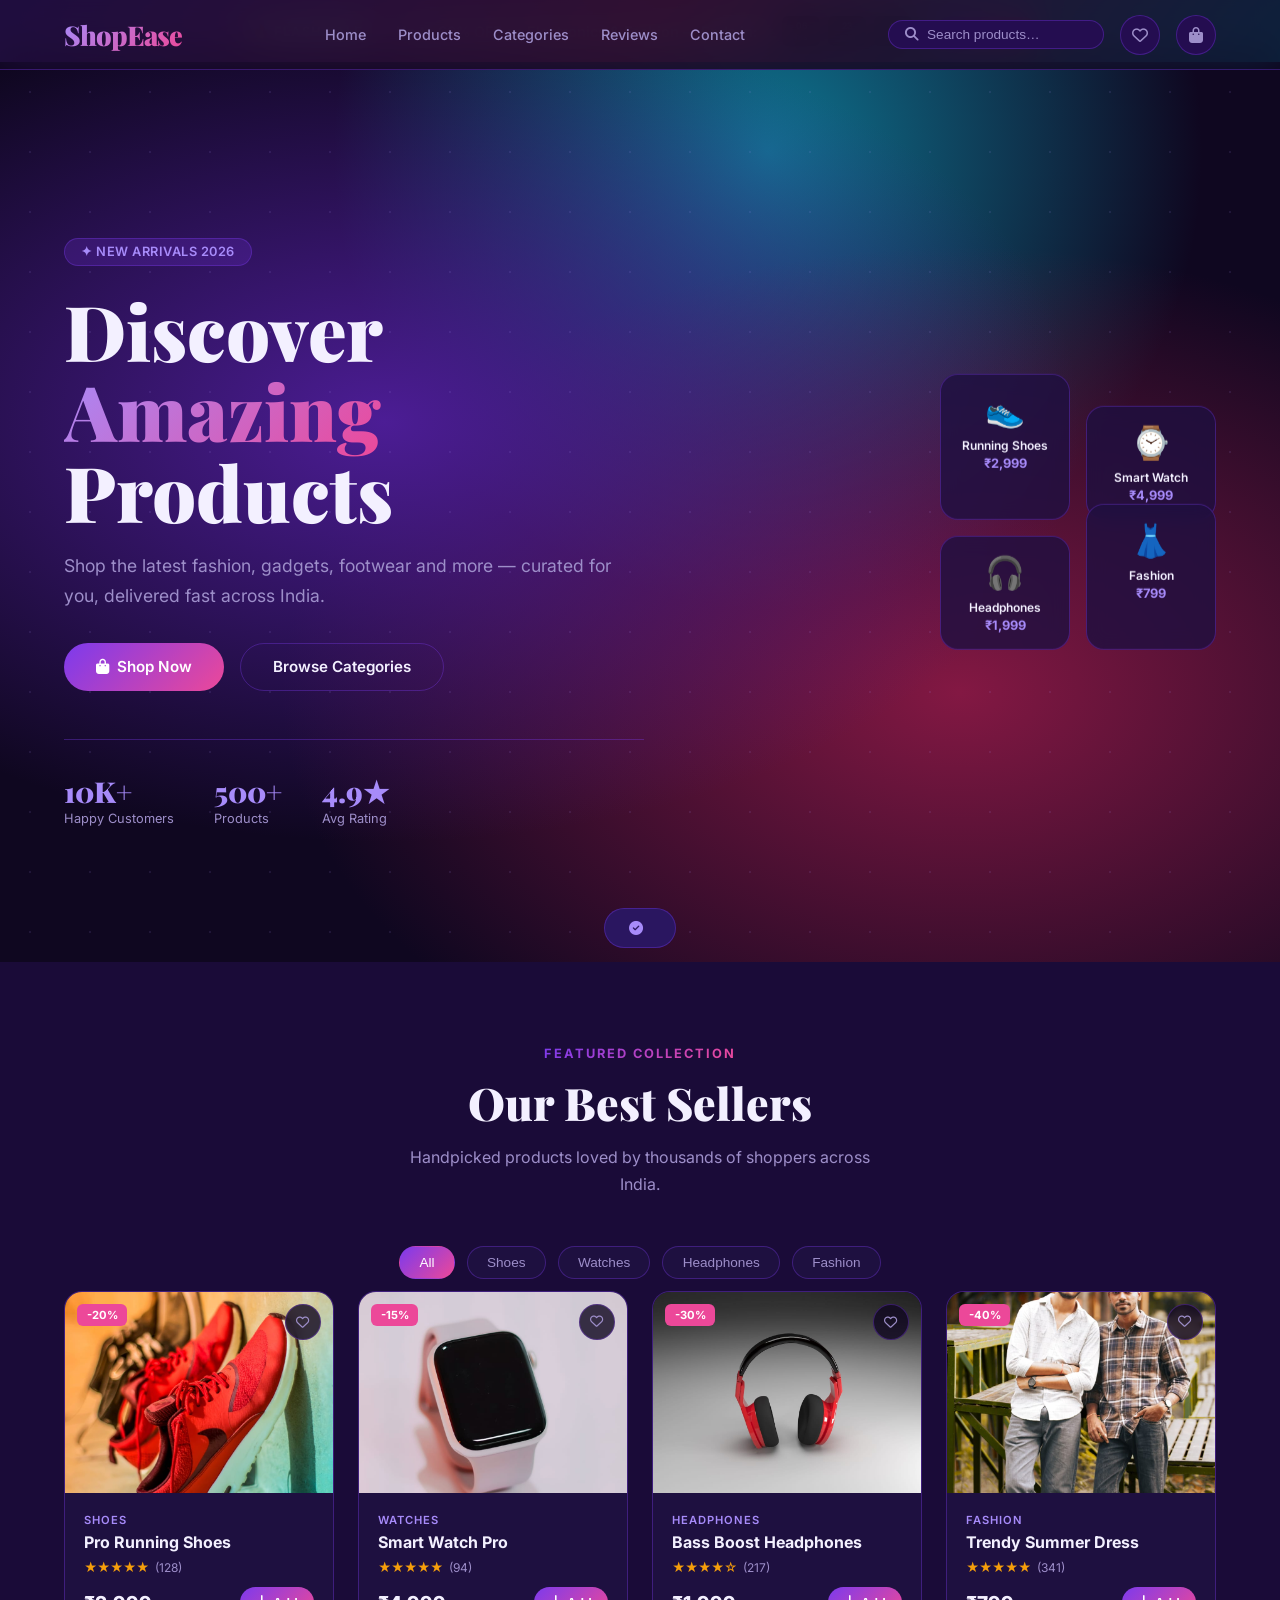
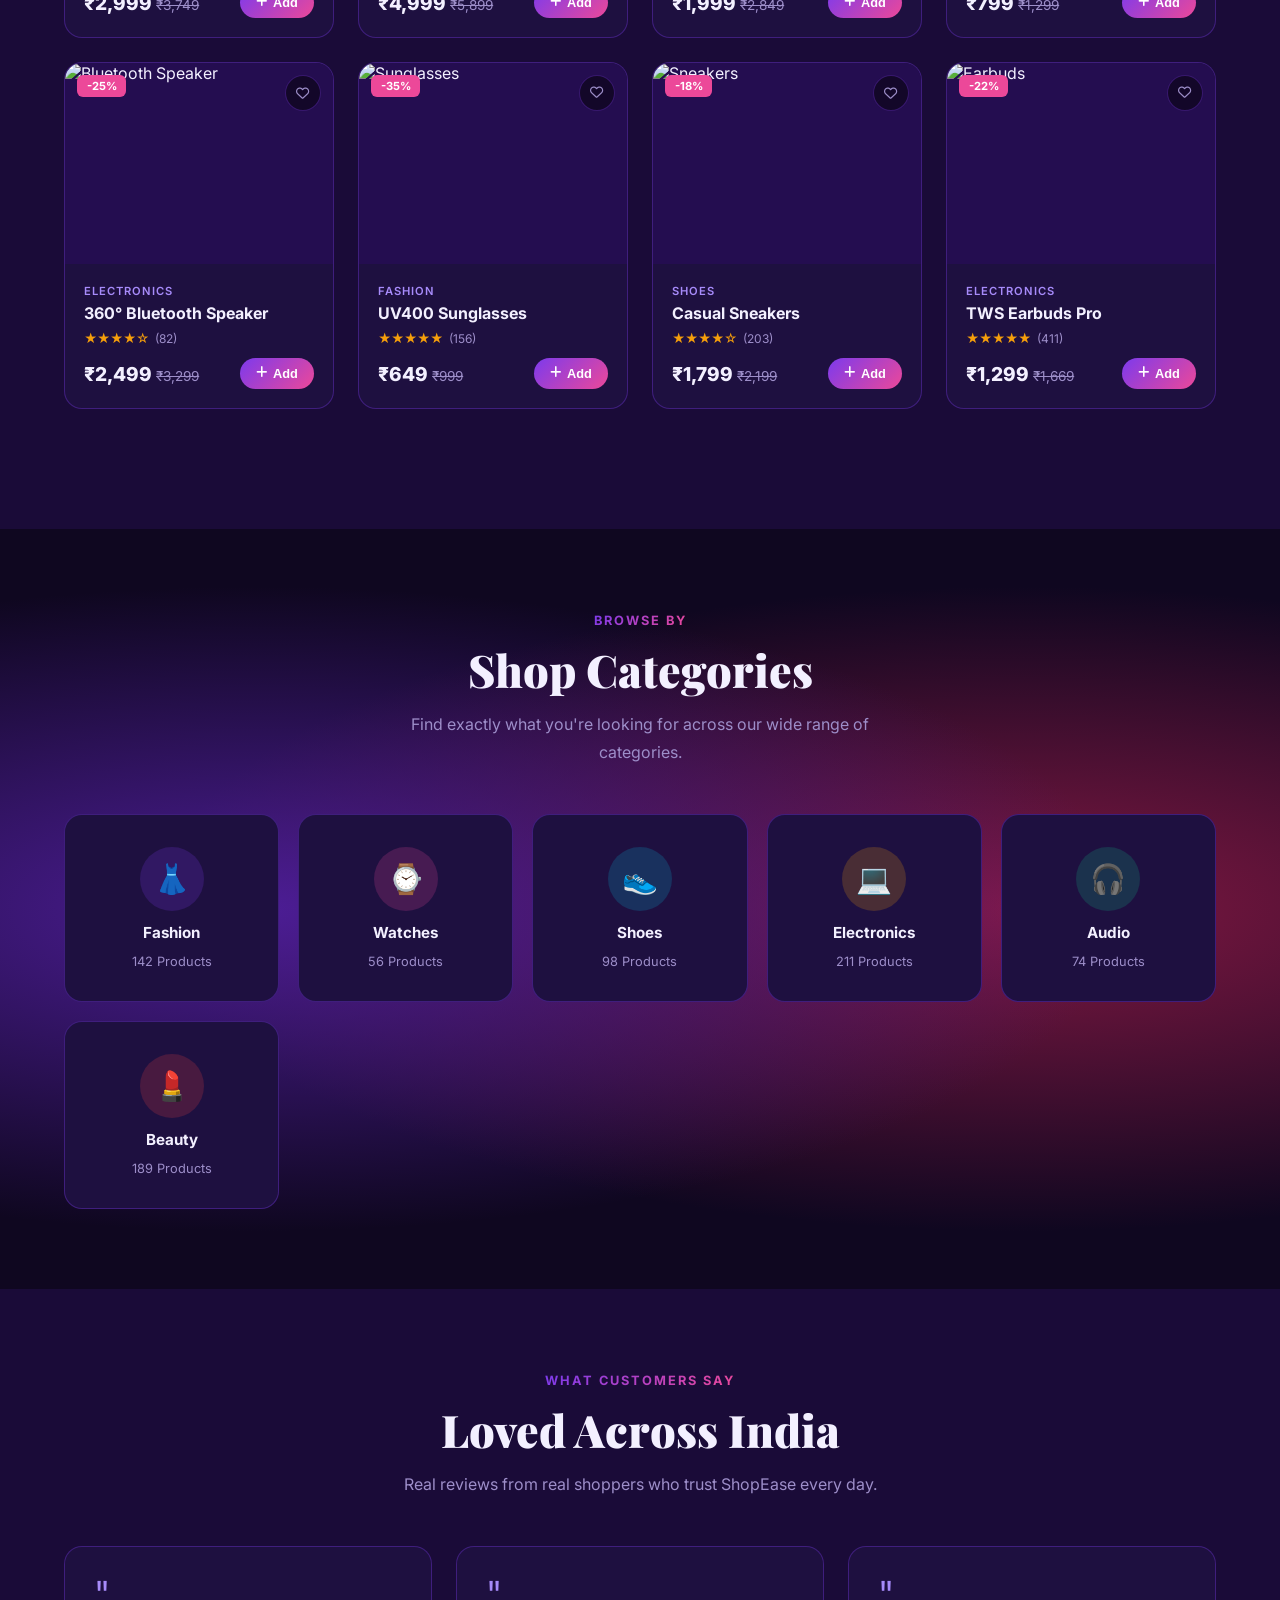
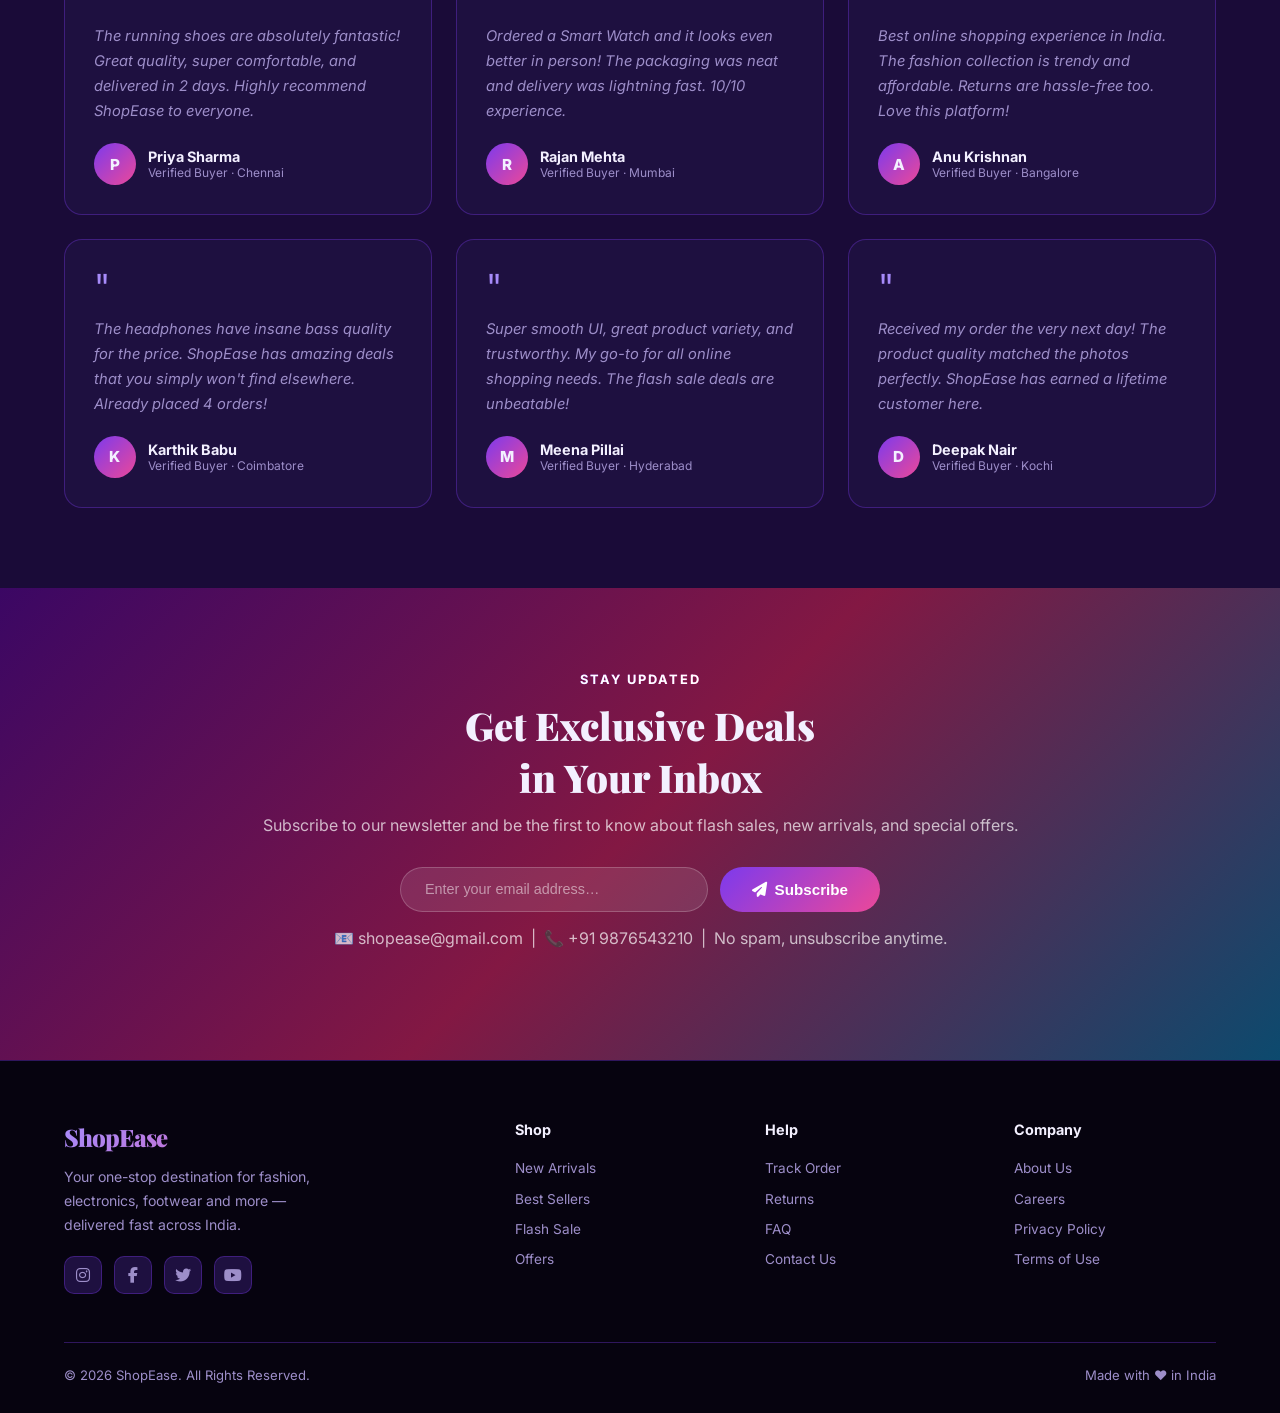
==== commit 1a7ba39d: "Update Index.html" ====
--- a/Index.html
+++ b/Index.html
@@ -602,8 +602,7 @@
     <button class="filter-btn" onclick="setFilter('shoes',this)">Shoes</button>
     <button class="filter-btn" onclick="setFilter('watches',this)">Watches</button>
     <button class="filter-btn" onclick="setFilter('headphones',this)">Headphones</button>
-    <button class="filter-btn" onclick="setFilter('fashion',this)">Fashion</button>
-    <button class="filter-btn" onclick="setFilter('electronics',this)">Electronics</button>
+    <button class="filter-btn" onclick="setFilter('fashion',this)">Fashion</button
   </div>
   <!-- grid -->
   <div class="product-grid" id="productGrid">
